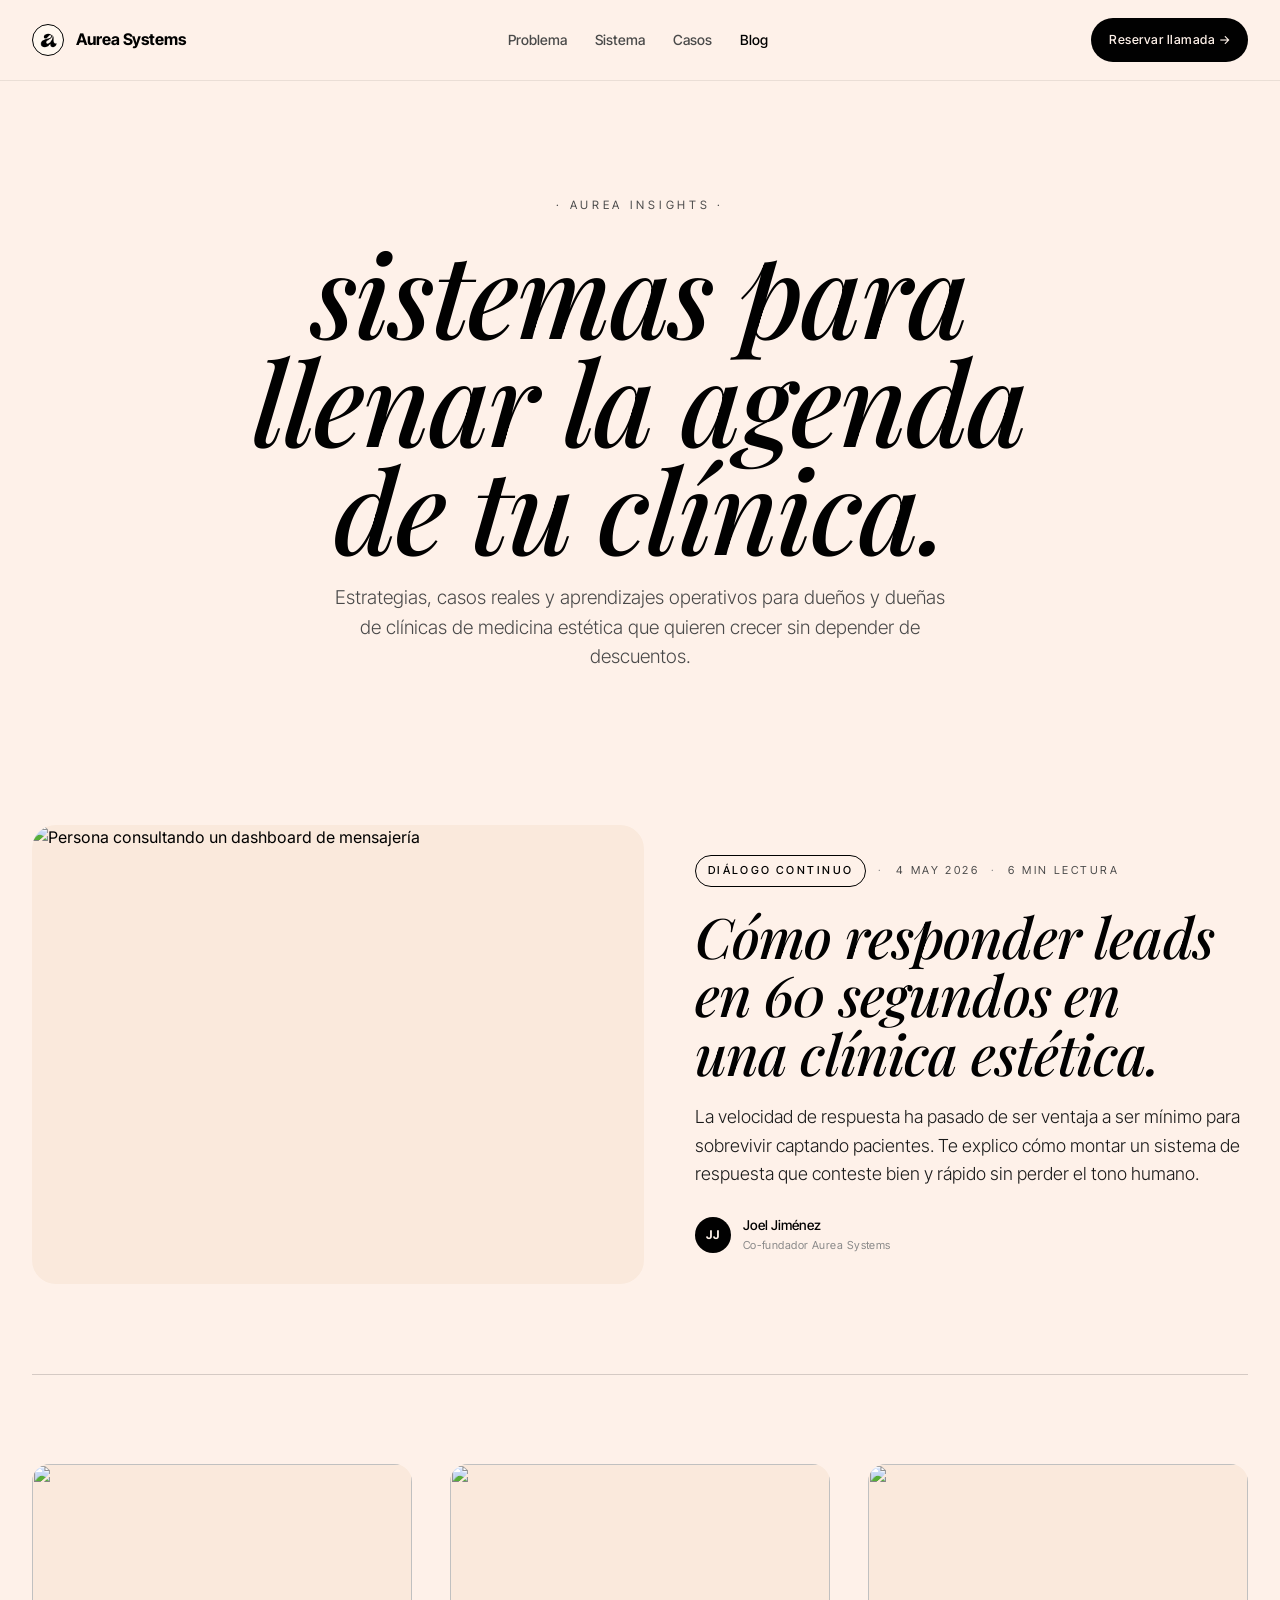
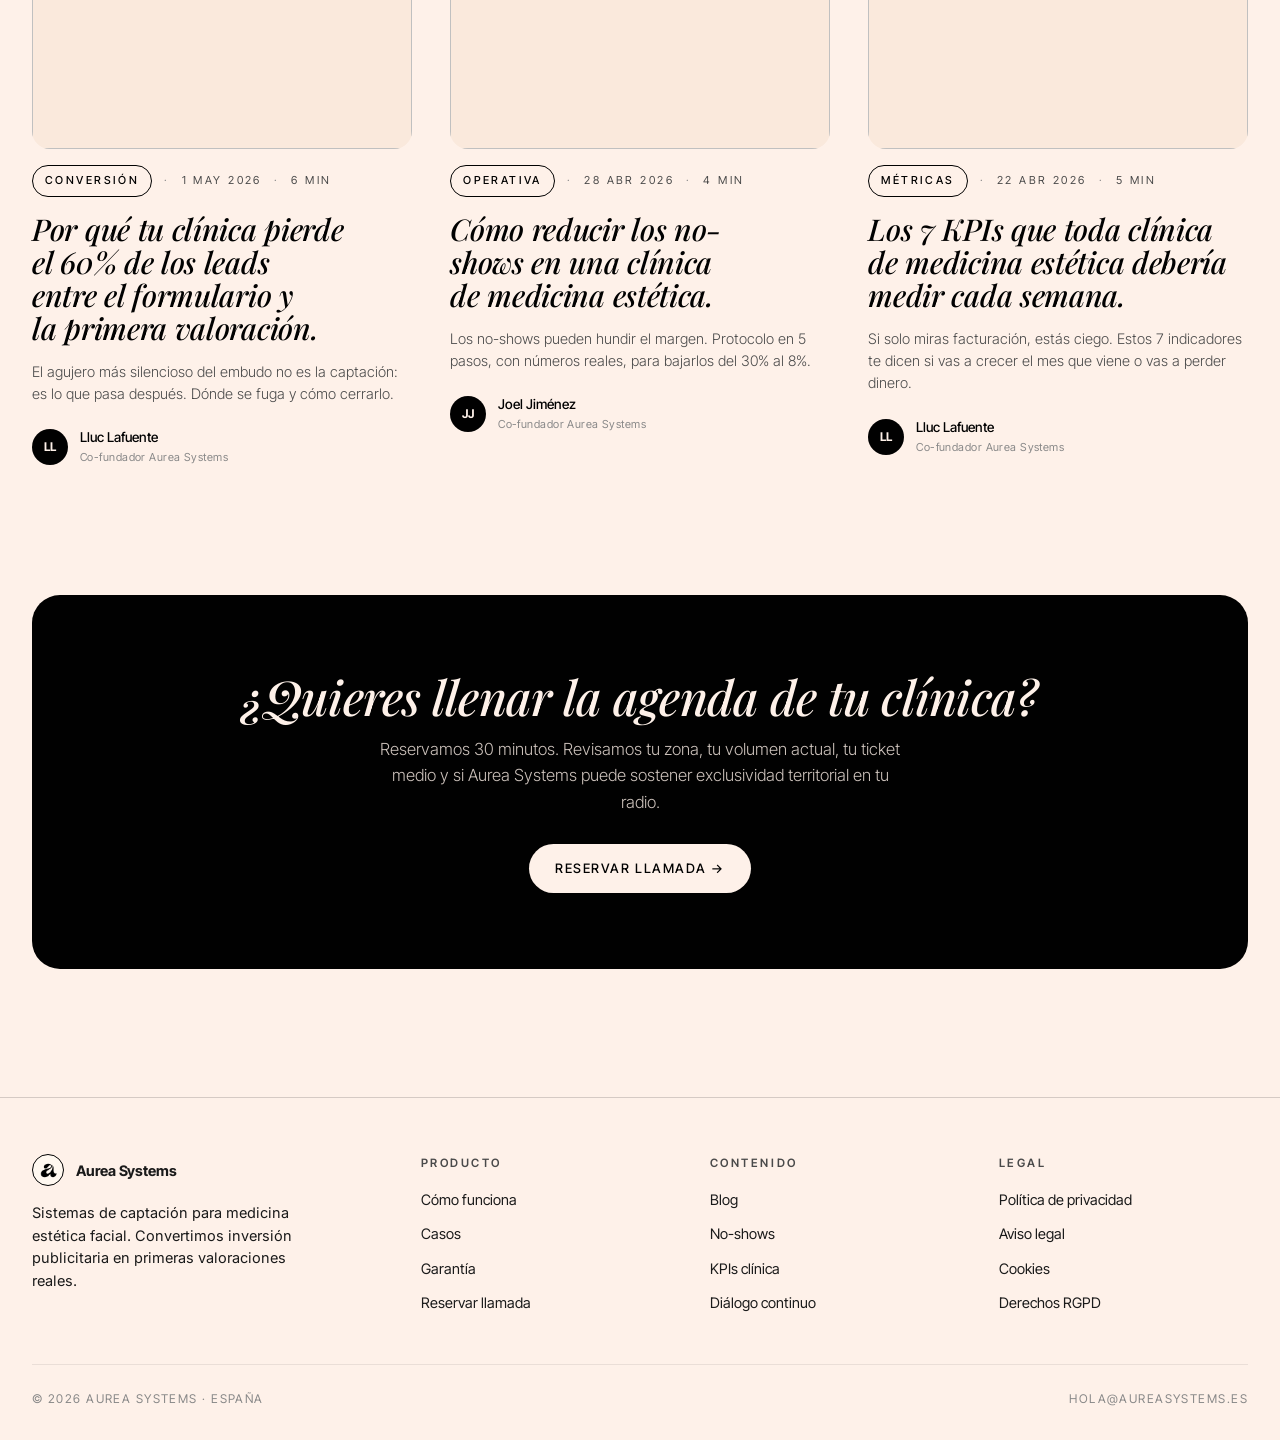
==== blog/index.html @ 02dbcf68 "feat: CI/CD GitHub Actions + integración del blog + política de privacidad Despliegue automático: - " ====
<!DOCTYPE html>
<html lang="es">
<head>
  <meta charset="utf-8" />
  <meta name="viewport" content="width=device-width, initial-scale=1" />
  <title>Blog — Aurea Systems</title>
  <meta name="description" content="Estrategias, sistemas y aprendizajes para llenar la agenda de tu clínica de medicina estética con pacientes cualificados. Captación, operativa, diálogo continuo y métricas." />
  <link rel="canonical" href="https://aureasystems.es/blog/" />
  <link rel="icon" type="image/png" href="/assets/aurea-logo-mark.png" />

  <meta property="og:type" content="website" />
  <meta property="og:title" content="Blog — Aurea Systems" />
  <meta property="og:description" content="Estrategias y sistemas para llenar la agenda de tu clínica de medicina estética con pacientes cualificados." />
  <meta property="og:url" content="https://aureasystems.es/blog/" />
  <meta property="og:locale" content="es_ES" />

  <link rel="preconnect" href="https://fonts.googleapis.com" />
  <link rel="preconnect" href="https://fonts.gstatic.com" crossorigin />
  <link href="https://fonts.googleapis.com/css2?family=Inter+Tight:wght@400;500;600;700;800&family=Inter:wght@300;400;500;600&family=Playfair+Display:ital,wght@0,500;0,600;1,400;1,500;1,600;1,700&family=JetBrains+Mono:wght@400;500&display=swap" rel="stylesheet" />
  <link rel="alternate" type="application/rss+xml" title="Blog Aurea Systems" href="/blog/feed.xml" />

  <script type="application/ld+json">
  {
    "@context": "https://schema.org",
    "@type": "Blog",
    "name": "Blog de Aurea Systems",
    "description": "Estrategias y sistemas para clínicas de medicina estética.",
    "url": "https://aureasystems.es/blog/",
    "publisher": {
      "@type": "Organization",
      "name": "Aurea Systems",
      "logo": { "@type": "ImageObject", "url": "https://aureasystems.es/assets/aurea-logo-mark.png" }
    }
  }
  </script>

  <style>
    :root {
      --paper: #fef1e9;
      --paper-warm: #fae9dc;
      --ink: #010101;
      --ink-soft: #1a1a1a;
      --ink-mute: #4a4a4a;
      --ink-faint: #888888;
      --accent: #2596be;
      --line: rgba(1, 1, 1, 0.16);
      --line-soft: rgba(1, 1, 1, 0.08);
      --serif: 'Playfair Display', 'Times New Roman', serif;
      --sans: 'Inter Tight', 'Inter', -apple-system, system-ui, sans-serif;
      --body: 'Inter', -apple-system, system-ui, sans-serif;
      --mono: 'JetBrains Mono', 'SF Mono', Menlo, monospace;
    }
    * { box-sizing: border-box; margin: 0; padding: 0; }
    html { scroll-behavior: smooth; }
    body { background: var(--paper); color: var(--ink); font-family: var(--body); font-size: 16px; line-height: 1.6; -webkit-font-smoothing: antialiased; -moz-osx-font-smoothing: grayscale; }
    a { color: inherit; text-decoration: none; }

    .page-nav {
      position: sticky; top: 0; z-index: 50;
      background: rgba(254, 241, 233, 0.86);
      backdrop-filter: saturate(140%) blur(14px);
      -webkit-backdrop-filter: saturate(140%) blur(14px);
      border-bottom: 1px solid var(--line-soft);
    }
    .page-nav-inner {
      max-width: 1280px; margin: 0 auto; padding: 18px 32px;
      display: flex; align-items: center; justify-content: space-between; gap: 24px;
    }
    .brand-link { display: inline-flex; align-items: center; gap: 12px; font-family: var(--sans); font-weight: 700; font-size: 16px; letter-spacing: -0.005em; }
    .brand-mark { width: 32px; height: 32px; border: 1.5px solid var(--ink); border-radius: 50%; background: #fff8f0; display: inline-flex; align-items: center; justify-content: center; overflow: hidden; }
    .brand-mark img { width: 70%; height: 70%; object-fit: contain; }
    .nav-links { display: flex; align-items: center; gap: 28px; }
    .nav-links a { font-family: var(--sans); font-size: 14px; font-weight: 500; color: var(--ink-mute); transition: color 200ms ease; }
    .nav-links a:hover { color: var(--ink); }
    .nav-links a.is-active { color: var(--ink); }
    .nav-cta-pill {
      display: inline-flex; align-items: center; gap: 8px;
      padding: 12px 18px; background: var(--ink); color: var(--paper);
      border-radius: 999px; font-family: var(--sans); font-weight: 500;
      font-size: 12.5px; letter-spacing: 0.04em; transition: background 200ms ease;
    }
    .nav-cta-pill:hover { background: #1a1a1a; }
    @media (max-width: 768px) { .nav-links { display: none; } .page-nav-inner { padding: 14px 20px; } }

    /* HERO LISTING */
    .blog-hero { padding: clamp(60px, 9vw, 120px) 32px clamp(48px, 6vw, 80px); text-align: center; max-width: 1100px; margin: 0 auto; }
    .blog-hero .kicker { font-family: var(--sans); font-size: 11.5px; letter-spacing: 0.32em; text-transform: uppercase; color: var(--ink-mute); margin-bottom: 22px; }
    .blog-hero h1 { font-family: var(--serif); font-style: italic; font-weight: 500; font-size: clamp(48px, 9vw, 128px); line-height: 0.94; letter-spacing: -0.02em; color: var(--ink); margin-bottom: 22px; text-wrap: balance; }
    .blog-hero .dek { max-width: 56ch; margin: 0 auto; font-family: var(--sans); font-weight: 300; color: var(--ink-mute); font-size: clamp(16px, 1.5vw, 19px); line-height: 1.55; }

    /* FEATURED + GRID */
    .blog-section { max-width: 1280px; margin: 0 auto; padding: 0 32px clamp(80px, 10vw, 140px); }
    @media (max-width: 768px) { .blog-section { padding: 0 20px 64px; } }

    .post-featured { display: grid; grid-template-columns: 1.05fr 0.95fr; gap: clamp(28px, 4vw, 56px); align-items: center; padding: clamp(40px, 6vw, 80px) 0 clamp(56px, 7vw, 96px); border-bottom: 1px solid var(--line); margin-bottom: clamp(56px, 7vw, 96px); }
    @media (max-width: 900px) { .post-featured { grid-template-columns: 1fr; } }
    .post-featured__media { aspect-ratio: 4 / 3; border-radius: 24px; overflow: hidden; background: var(--paper-warm); position: relative; }
    .post-featured__media img { width: 100%; height: 100%; object-fit: cover; display: block; transition: transform 600ms cubic-bezier(0.25, 0.1, 0.25, 1); }
    .post-featured:hover .post-featured__media img { transform: scale(1.03); }
    .post-featured__body { display: flex; flex-direction: column; gap: 20px; }
    .post-meta { display: inline-flex; align-items: center; gap: 12px; font-family: var(--sans); font-size: 11px; letter-spacing: 0.22em; text-transform: uppercase; color: var(--ink-mute); }
    .post-meta .cat { padding: 6px 12px; border: 1px solid var(--ink); border-radius: 999px; color: var(--ink); font-weight: 500; }
    .post-meta .sep { color: var(--ink-faint); }
    .post-featured h2 { font-family: var(--serif); font-style: italic; font-weight: 500; font-size: clamp(32px, 4.4vw, 56px); line-height: 1.05; letter-spacing: -0.015em; color: var(--ink); text-wrap: balance; }
    .post-featured h2 a { transition: opacity 200ms ease; }
    .post-featured h2 a:hover { opacity: 0.7; }
    .post-featured .excerpt { font-family: var(--sans); font-weight: 300; color: var(--ink-soft); font-size: clamp(15px, 1.4vw, 18px); line-height: 1.6; max-width: 56ch; }
    .post-author { display: inline-flex; align-items: center; gap: 12px; margin-top: 6px; }
    .post-author .avatar { width: 36px; height: 36px; border-radius: 50%; background: var(--ink); color: var(--paper); display: inline-flex; align-items: center; justify-content: center; font-family: var(--sans); font-weight: 700; font-size: 12px; letter-spacing: 0.04em; }
    .post-author .name { font-family: var(--sans); font-weight: 500; font-size: 13.5px; color: var(--ink); }
    .post-author .name small { display: block; color: var(--ink-faint); font-weight: 400; font-size: 11px; letter-spacing: 0.04em; }

    .post-grid { display: grid; grid-template-columns: repeat(3, 1fr); gap: clamp(24px, 3vw, 40px); }
    @media (max-width: 900px) { .post-grid { grid-template-columns: 1fr 1fr; } }
    @media (max-width: 600px) { .post-grid { grid-template-columns: 1fr; } }
    .post-card { display: flex; flex-direction: column; gap: 16px; }
    .post-card__media { aspect-ratio: 4 / 3; border-radius: 18px; overflow: hidden; background: var(--paper-warm); }
    .post-card__media img { width: 100%; height: 100%; object-fit: cover; display: block; transition: transform 600ms cubic-bezier(0.25, 0.1, 0.25, 1); }
    .post-card:hover .post-card__media img { transform: scale(1.04); }
    .post-card h3 { font-family: var(--serif); font-style: italic; font-weight: 500; font-size: clamp(22px, 2.4vw, 30px); line-height: 1.1; letter-spacing: -0.01em; color: var(--ink); text-wrap: balance; }
    .post-card h3 a { transition: opacity 200ms ease; }
    .post-card h3 a:hover { opacity: 0.7; }
    .post-card .excerpt { font-family: var(--sans); font-weight: 300; color: var(--ink-mute); font-size: 14.5px; line-height: 1.55; }

    /* NEWSLETTER STRIP */
    .blog-newsletter { max-width: 1280px; margin: 0 auto clamp(80px, 10vw, 140px); padding: 0 32px; }
    .blog-newsletter-inner { background: var(--ink); color: var(--paper); border-radius: 28px; padding: clamp(40px, 6vw, 80px); text-align: center; }
    .blog-newsletter h2 { font-family: var(--serif); font-style: italic; font-weight: 500; font-size: clamp(28px, 4vw, 48px); line-height: 1.05; letter-spacing: -0.015em; margin-bottom: 14px; text-wrap: balance; }
    .blog-newsletter p { font-family: var(--sans); font-weight: 300; max-width: 52ch; margin: 0 auto 28px; opacity: 0.8; font-size: clamp(14px, 1.3vw, 17px); line-height: 1.6; }
    .blog-newsletter .btn { display: inline-flex; align-items: center; gap: 10px; padding: 14px 26px; background: var(--paper); color: var(--ink); border-radius: 999px; font-family: var(--sans); font-weight: 500; font-size: 13px; letter-spacing: 0.12em; text-transform: uppercase; transition: opacity 200ms ease; }
    .blog-newsletter .btn:hover { opacity: 0.85; }

    /* FOOTER */
    footer.site-footer { border-top: 1px solid var(--line); padding: 56px 32px 32px; background: var(--paper); }
    .footer-inner { max-width: 1280px; margin: 0 auto; display: grid; grid-template-columns: 1.4fr 1fr 1fr 1fr; gap: 40px; }
    @media (max-width: 900px) { .footer-inner { grid-template-columns: 1fr 1fr; } }
    @media (max-width: 600px) { .footer-inner { grid-template-columns: 1fr; gap: 32px; } }
    .footer-col h5 { font-family: var(--sans); font-weight: 600; font-size: 11.5px; letter-spacing: 0.22em; text-transform: uppercase; color: var(--ink-mute); margin-bottom: 14px; }
    .footer-col ul { list-style: none; display: flex; flex-direction: column; gap: 9px; }
    .footer-col a { font-family: var(--sans); font-size: 14.5px; color: var(--ink-soft); transition: opacity 200ms ease; }
    .footer-col a:hover { opacity: 0.65; }
    .footer-col p { font-family: var(--body); font-size: 14.5px; color: var(--ink-soft); line-height: 1.55; max-width: 32ch; }
    .footer-bottom { max-width: 1280px; margin: 48px auto 0; padding-top: 24px; border-top: 1px solid var(--line-soft); display: flex; justify-content: space-between; gap: 16px; font-family: var(--sans); font-size: 12px; letter-spacing: 0.12em; text-transform: uppercase; color: var(--ink-faint); flex-wrap: wrap; }
  </style>
</head>
<body>

<header class="page-nav">
  <div class="page-nav-inner">
    <a href="/" class="brand-link"><span class="brand-mark"><img src="/assets/aurea-logo-mark.png" alt="" /></span><span>Aurea Systems</span></a>
    <nav class="nav-links">
      <a href="/#problema">Problema</a>
      <a href="/#sistema">Sistema</a>
      <a href="/#resultados">Casos</a>
      <a href="/blog/" class="is-active">Blog</a>
    </nav>
    <a href="/#reservar" class="nav-cta-pill">Reservar llamada →</a>
  </div>
</header>

<main>

  <section class="blog-hero">
    <div class="kicker">· Aurea Insights ·</div>
    <h1>sistemas para llenar la agenda de tu clínica.</h1>
    <p class="dek">Estrategias, casos reales y aprendizajes operativos para dueños y dueñas de clínicas de medicina estética que quieren crecer sin depender de descuentos.</p>
  </section>

  <section class="blog-section">

    <article class="post-featured">
      <a class="post-featured__media" href="/blog/ia-respuesta-leads-clinica-estetica/" aria-hidden="true" tabindex="-1">
        <img loading="lazy" src="https://images.unsplash.com/photo-1551288049-bebda4e38f71?w=1600&amp;q=80&amp;auto=format&amp;fit=crop" alt="Persona consultando un dashboard de mensajería" />
      </a>
      <div class="post-featured__body">
        <div class="post-meta">
          <span class="cat">Diálogo Continuo</span>
          <span class="sep">·</span>
          <span>4 may 2026</span>
          <span class="sep">·</span>
          <span>6 min lectura</span>
        </div>
        <h2><a href="/blog/ia-respuesta-leads-clinica-estetica/">Cómo responder leads en 60 segundos en una clínica estética.</a></h2>
        <p class="excerpt">La velocidad de respuesta ha pasado de ser ventaja a ser mínimo para sobrevivir captando pacientes. Te explico cómo montar un sistema de respuesta que conteste bien y rápido sin perder el tono humano.</p>
        <div class="post-author">
          <span class="avatar">JJ</span>
          <span class="name">Joel Jiménez<small>Co-fundador Aurea Systems</small></span>
        </div>
      </div>
    </article>

    <div class="post-grid">

      <article class="post-card">
        <a class="post-card__media" href="/blog/leads-formulario-primera-valoracion/" aria-hidden="true" tabindex="-1">
          <img loading="lazy" src="https://images.unsplash.com/photo-1521737604893-d14cc237f11d?w=1200&amp;q=80&amp;auto=format&amp;fit=crop" alt="" />
        </a>
        <div class="post-meta">
          <span class="cat">Conversión</span>
          <span class="sep">·</span>
          <span>1 may 2026</span>
          <span class="sep">·</span>
          <span>6 min</span>
        </div>
        <h3><a href="/blog/leads-formulario-primera-valoracion/">Por qué tu clínica pierde el 60% de los leads entre el formulario y la primera valoración.</a></h3>
        <p class="excerpt">El agujero más silencioso del embudo no es la captación: es lo que pasa después. Dónde se fuga y cómo cerrarlo.</p>
        <div class="post-author">
          <span class="avatar">LL</span>
          <span class="name">Lluc Lafuente<small>Co-fundador Aurea Systems</small></span>
        </div>
      </article>

      <article class="post-card">
        <a class="post-card__media" href="/blog/como-reducir-no-shows-clinica-medicina-estetica/" aria-hidden="true" tabindex="-1">
          <img loading="lazy" src="https://images.unsplash.com/photo-1576091160550-2173dba999ef?w=1200&amp;q=80&amp;auto=format&amp;fit=crop" alt="" />
        </a>
        <div class="post-meta">
          <span class="cat">Operativa</span>
          <span class="sep">·</span>
          <span>28 abr 2026</span>
          <span class="sep">·</span>
          <span>4 min</span>
        </div>
        <h3><a href="/blog/como-reducir-no-shows-clinica-medicina-estetica/">Cómo reducir los no-shows en una clínica de medicina estética.</a></h3>
        <p class="excerpt">Los no-shows pueden hundir el margen. Protocolo en 5 pasos, con números reales, para bajarlos del 30% al 8%.</p>
        <div class="post-author">
          <span class="avatar">JJ</span>
          <span class="name">Joel Jiménez<small>Co-fundador Aurea Systems</small></span>
        </div>
      </article>

      <article class="post-card">
        <a class="post-card__media" href="/blog/kpis-clinica-medicina-estetica/" aria-hidden="true" tabindex="-1">
          <img loading="lazy" src="https://images.unsplash.com/photo-1551288049-bebda4e38f71?w=1200&amp;q=80&amp;auto=format&amp;fit=crop" alt="" />
        </a>
        <div class="post-meta">
          <span class="cat">Métricas</span>
          <span class="sep">·</span>
          <span>22 abr 2026</span>
          <span class="sep">·</span>
          <span>5 min</span>
        </div>
        <h3><a href="/blog/kpis-clinica-medicina-estetica/">Los 7 KPIs que toda clínica de medicina estética debería medir cada semana.</a></h3>
        <p class="excerpt">Si solo miras facturación, estás ciego. Estos 7 indicadores te dicen si vas a crecer el mes que viene o vas a perder dinero.</p>
        <div class="post-author">
          <span class="avatar">LL</span>
          <span class="name">Lluc Lafuente<small>Co-fundador Aurea Systems</small></span>
        </div>
      </article>

    </div>

  </section>

  <section class="blog-newsletter">
    <div class="blog-newsletter-inner">
      <h2>¿Quieres llenar la agenda de tu clínica?</h2>
      <p>Reservamos 30 minutos. Revisamos tu zona, tu volumen actual, tu ticket medio y si Aurea Systems puede sostener exclusividad territorial en tu radio.</p>
      <a href="/#reservar" class="btn">Reservar llamada →</a>
    </div>
  </section>

</main>

<footer class="site-footer">
  <div class="footer-inner">
    <div class="footer-col">
      <a href="/" class="brand-link"><span class="brand-mark"><img src="/assets/aurea-logo-mark.png" alt="" /></span><span>Aurea Systems</span></a>
      <p style="margin-top: 14px;">Sistemas de captación para medicina estética facial. Convertimos inversión publicitaria en primeras valoraciones reales.</p>
    </div>
    <div class="footer-col">
      <h5>Producto</h5>
      <ul>
        <li><a href="/#sistema">Cómo funciona</a></li>
        <li><a href="/#resultados">Casos</a></li>
        <li><a href="/#garantia">Garantía</a></li>
        <li><a href="/#reservar">Reservar llamada</a></li>
      </ul>
    </div>
    <div class="footer-col">
      <h5>Contenido</h5>
      <ul>
        <li><a href="/blog/">Blog</a></li>
        <li><a href="/blog/como-reducir-no-shows-clinica-medicina-estetica/">No-shows</a></li>
        <li><a href="/blog/kpis-clinica-medicina-estetica/">KPIs clínica</a></li>
        <li><a href="/blog/ia-respuesta-leads-clinica-estetica/">Diálogo continuo</a></li>
      </ul>
    </div>
    <div class="footer-col">
      <h5>Legal</h5>
      <ul>
        <li><a href="/politica-de-privacidad">Política de privacidad</a></li>
        <li><a href="/politica-de-privacidad#aviso-legal">Aviso legal</a></li>
        <li><a href="/politica-de-privacidad#cookies">Cookies</a></li>
        <li><a href="/politica-de-privacidad#derechos">Derechos RGPD</a></li>
      </ul>
    </div>
  </div>
  <div class="footer-bottom">
    <span>© 2026 Aurea Systems · España</span>
    <span><a href="mailto:hola@aureasystems.es">hola@aureasystems.es</a></span>
  </div>
</footer>

</body>
</html>
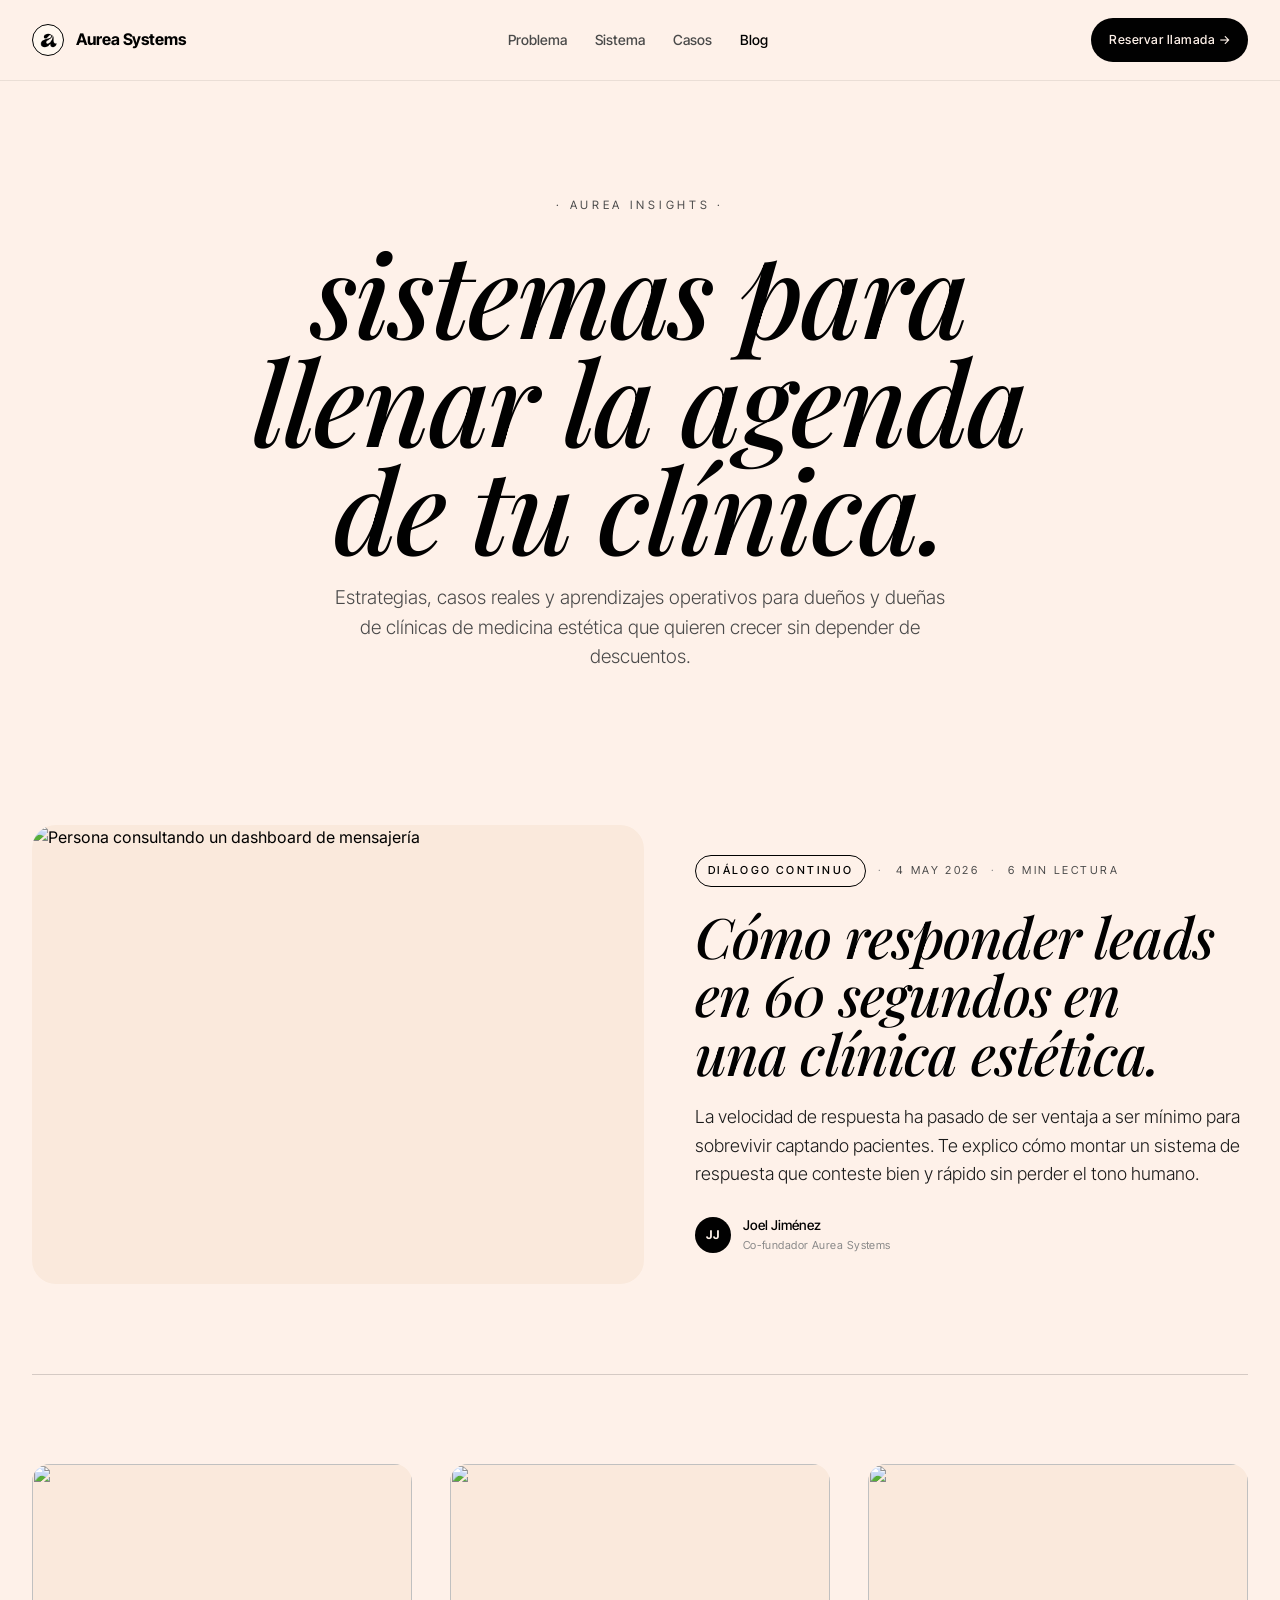
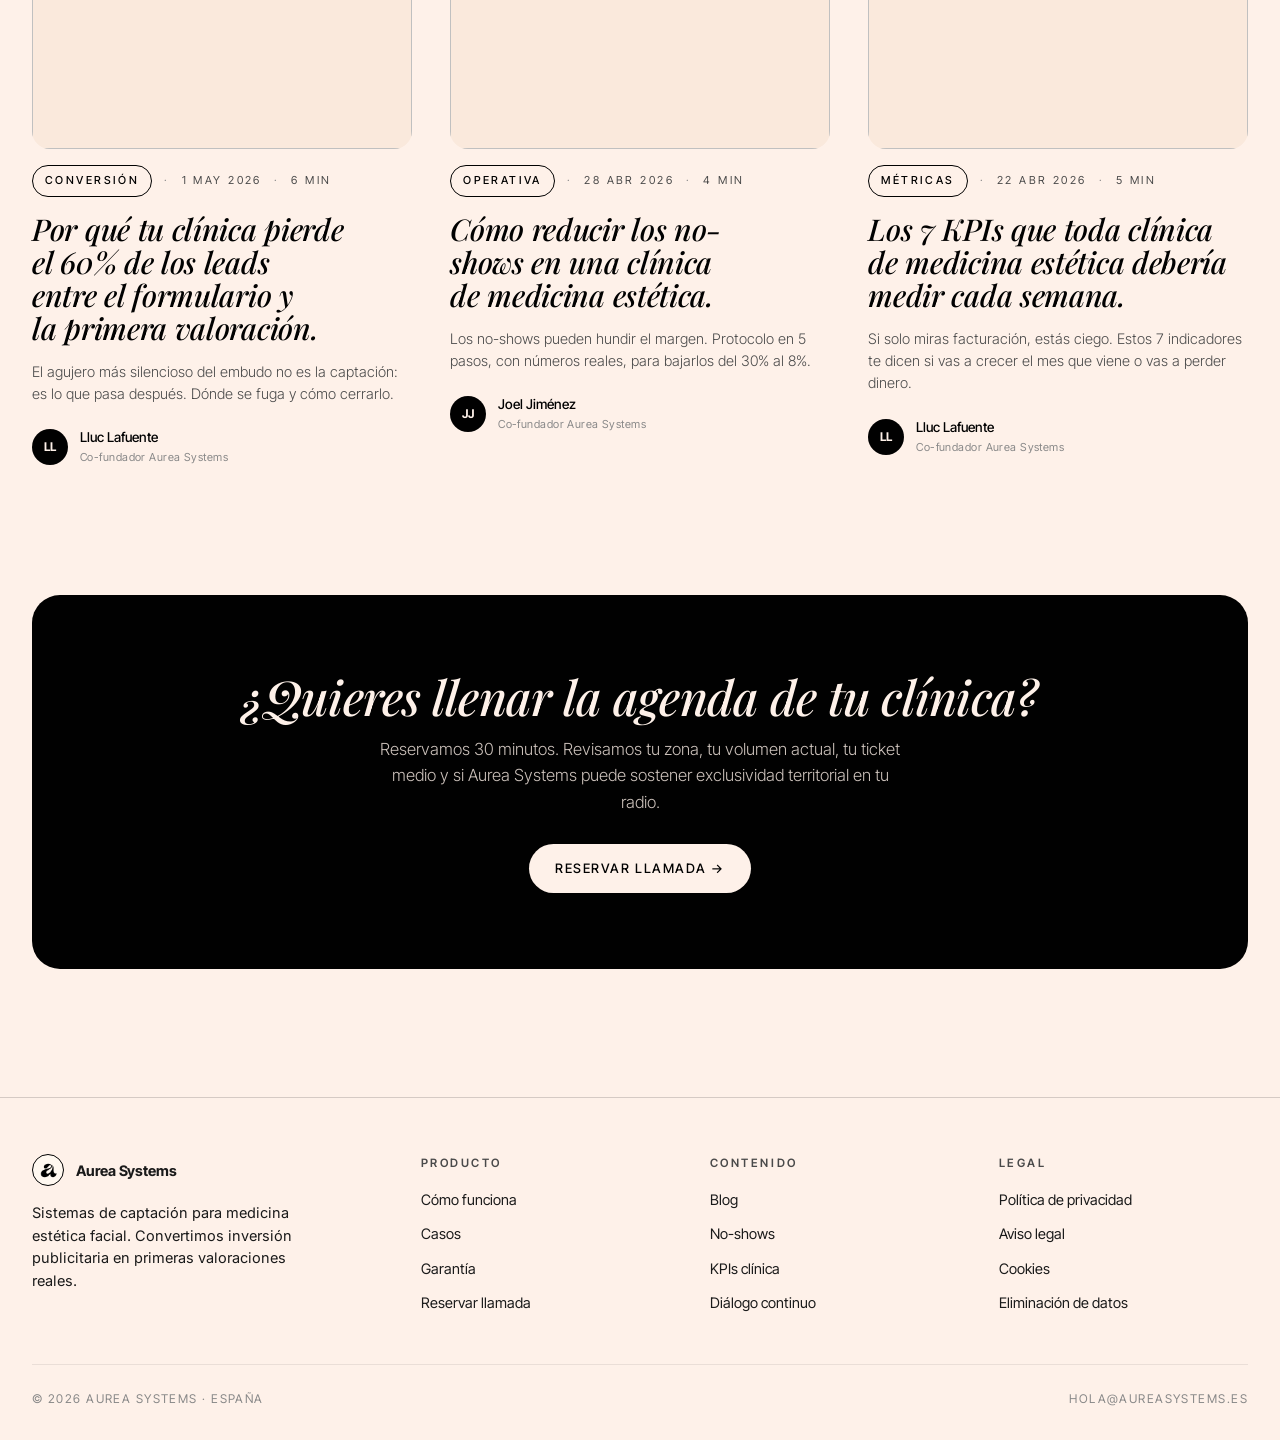
==== commit 65c5d302: "feat: página /eliminacion-de-datos + enlaces cruzados en footers Nueva ruta legal /eliminacion-de-da" ====
--- a/blog/index.html
+++ b/blog/index.html
@@ -289,10 +289,10 @@
     <div class="footer-col">
       <h5>Legal</h5>
       <ul>
-        <li><a href="/politica-de-privacidad">Política de privacidad</a></li>
-        <li><a href="/politica-de-privacidad#aviso-legal">Aviso legal</a></li>
-        <li><a href="/politica-de-privacidad#cookies">Cookies</a></li>
-        <li><a href="/politica-de-privacidad#derechos">Derechos RGPD</a></li>
+        <li><a href="/politica-de-privacidad/">Política de privacidad</a></li>
+        <li><a href="/politica-de-privacidad/#aviso-legal">Aviso legal</a></li>
+        <li><a href="/politica-de-privacidad/#cookies">Cookies</a></li>
+        <li><a href="/eliminacion-de-datos/">Eliminación de datos</a></li>
       </ul>
     </div>
   </div>
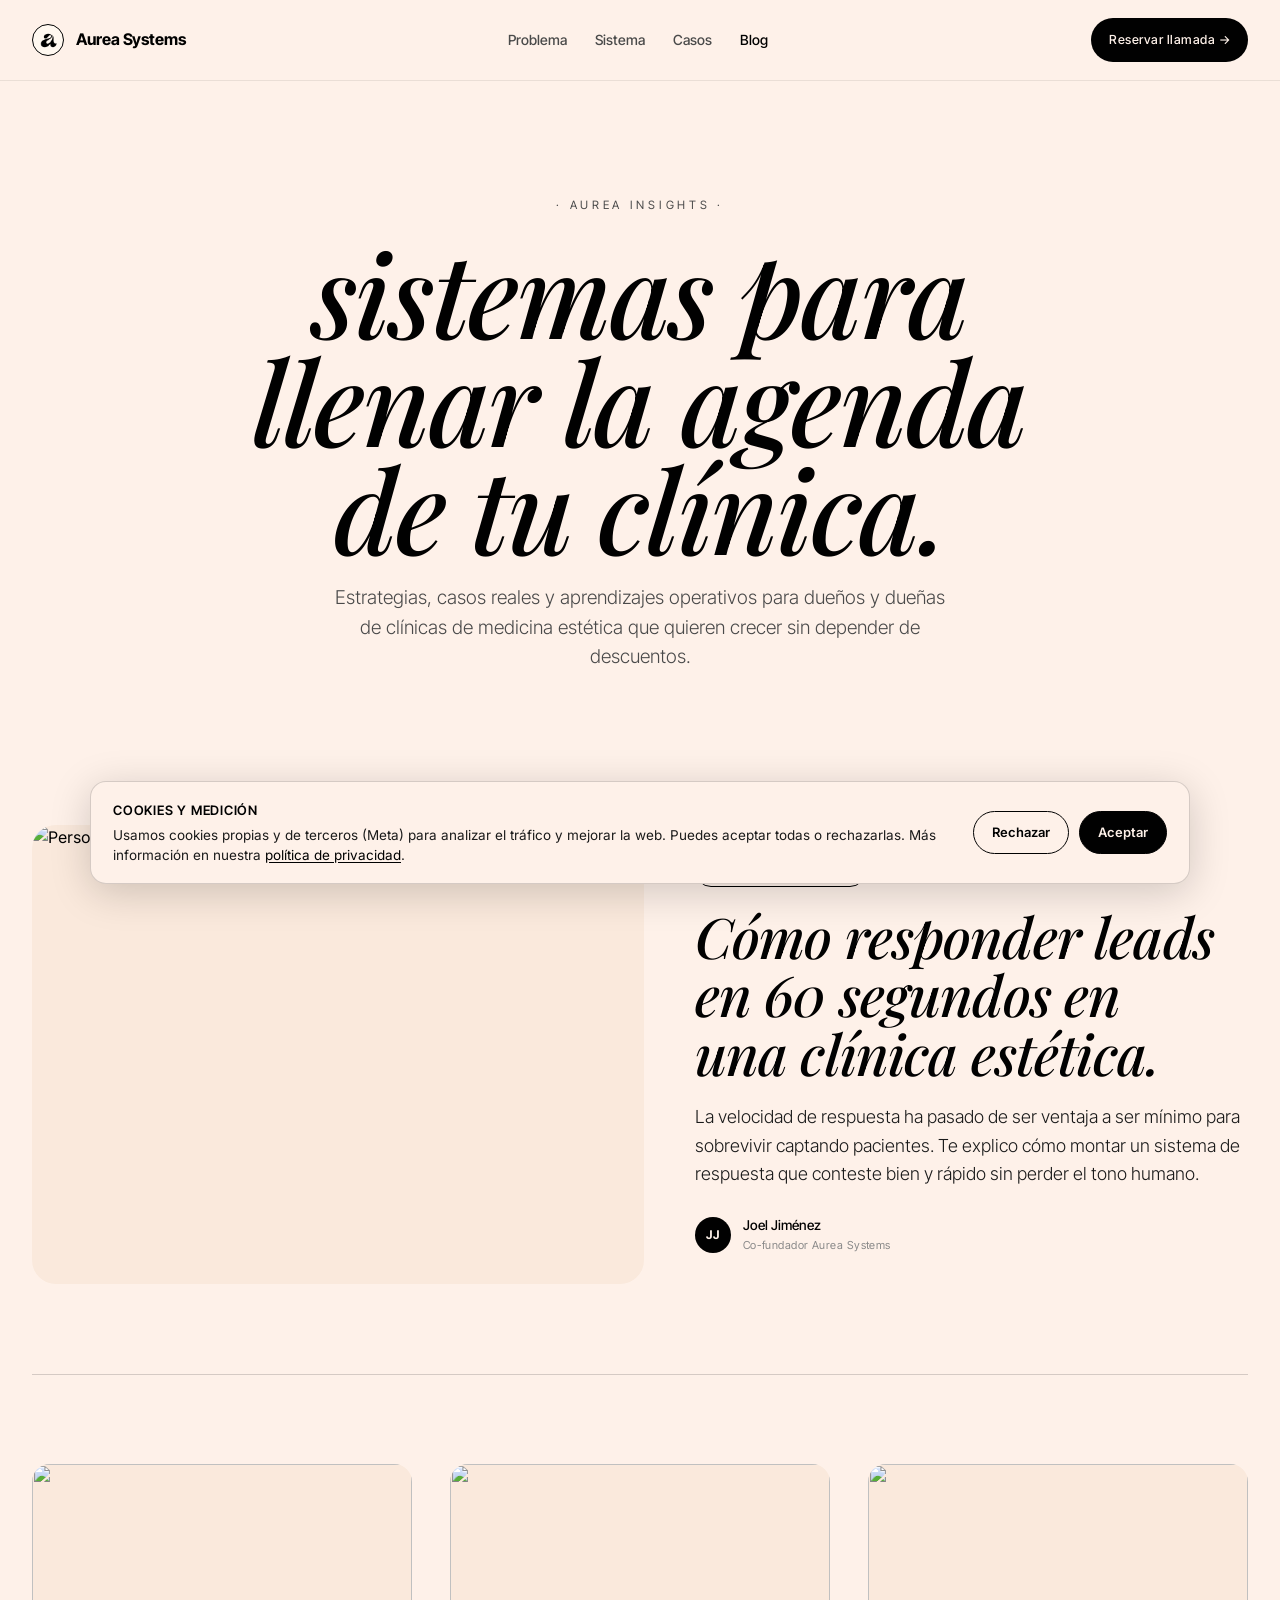
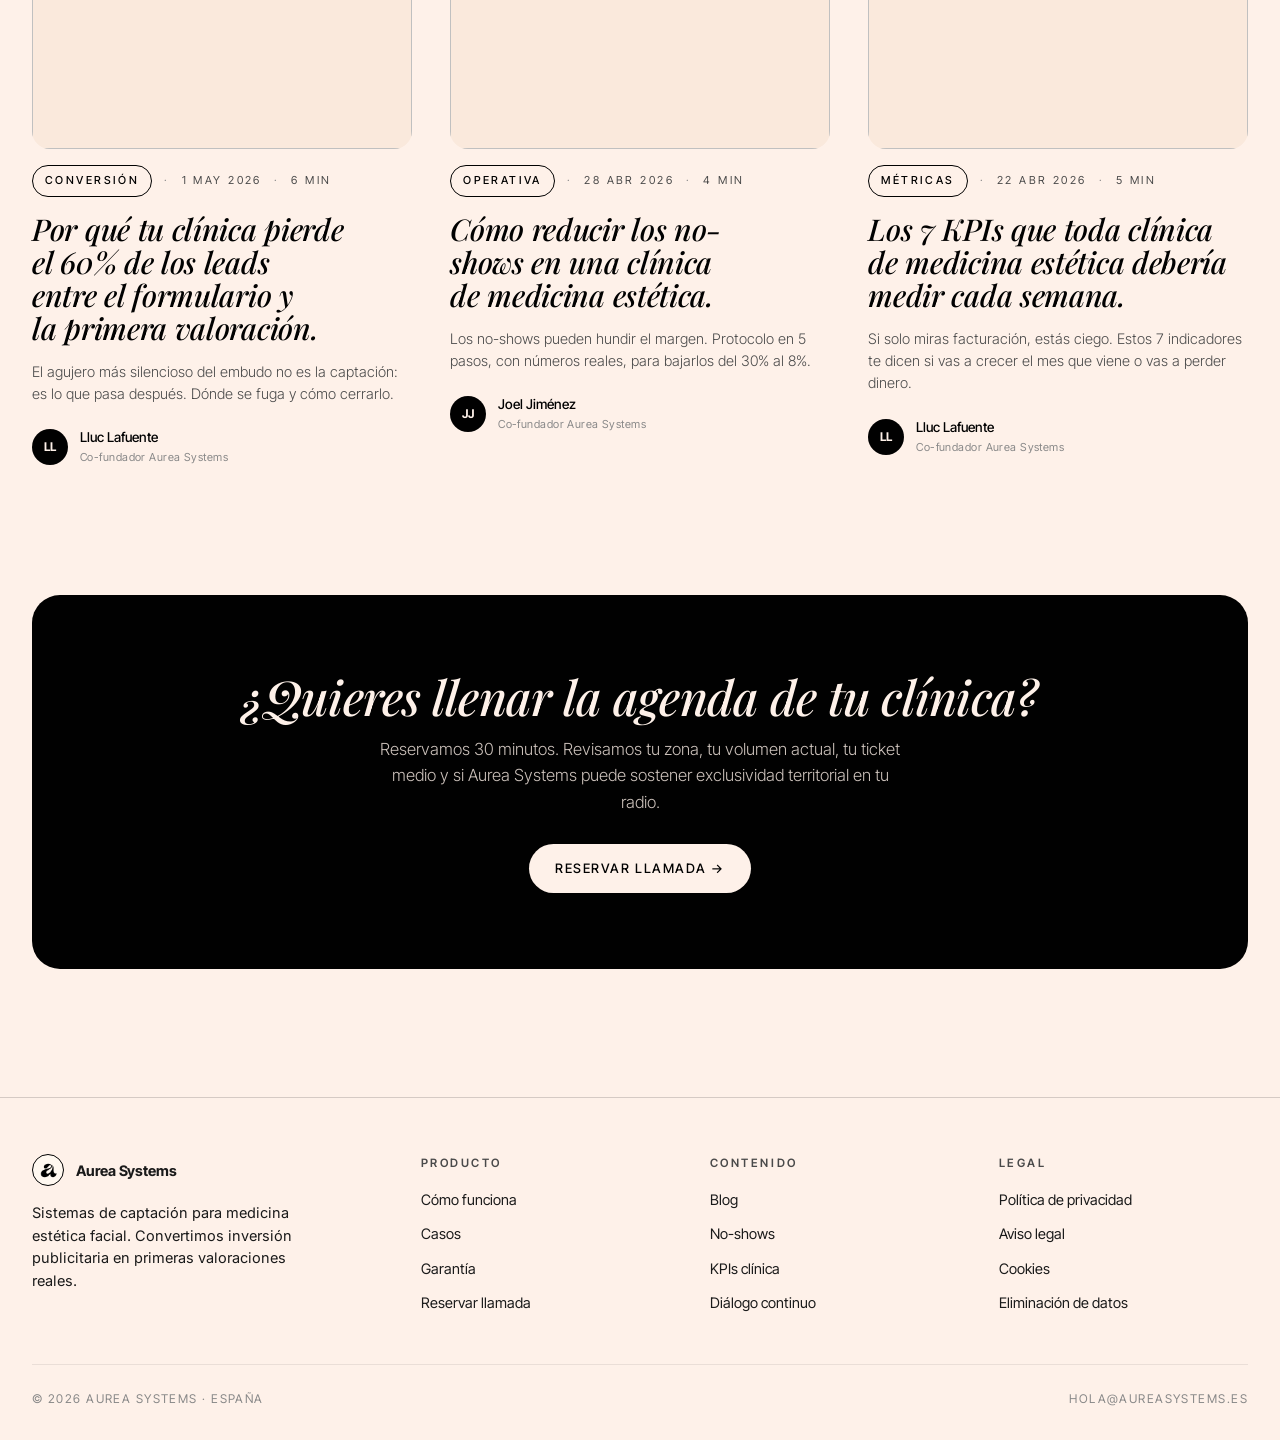
==== commit 1b41f291: "feat(tracking): consent banner + Lead/Contact events + CAPI proxy Three changes in one commit becaus" ====
--- a/blog/index.html
+++ b/blog/index.html
@@ -141,7 +141,75 @@
     .footer-col a:hover { opacity: 0.65; }
     .footer-col p { font-family: var(--body); font-size: 14.5px; color: var(--ink-soft); line-height: 1.55; max-width: 32ch; }
     .footer-bottom { max-width: 1280px; margin: 48px auto 0; padding-top: 24px; border-top: 1px solid var(--line-soft); display: flex; justify-content: space-between; gap: 16px; font-family: var(--sans); font-size: 12px; letter-spacing: 0.12em; text-transform: uppercase; color: var(--ink-faint); flex-wrap: wrap; }
+ (max-width: 768px) {
+      .page-nav-inner { padding: 14px 18px; gap: 12px; }
+      .brand-link { font-size: 14px; gap: 10px; }
+      .brand-mark { width: 28px; height: 28px; }
+      .nav-cta-pill { padding: 10px 14px; font-size: 11.5px; }
+      .blog-hero { padding: 56px 20px 40px; }
+      .blog-hero .kicker { font-size: 10px; letter-spacing: 0.22em; }
+      .blog-hero h1 { font-size: clamp(42px, 13vw, 72px); }
+      .blog-hero .dek { font-size: 14.5px; }
+      .post-featured { padding: 32px 0 48px; margin-bottom: 48px; }
+      .post-featured__media { aspect-ratio: 3/2; border-radius: 18px; }
+      .post-featured h2 { font-size: clamp(26px, 7vw, 38px); }
+      .post-featured .excerpt { font-size: 14.5px; }
+      .post-meta { font-size: 10px; letter-spacing: 0.18em; gap: 8px; }
+      .post-meta .cat { padding: 5px 10px; }
+      .post-card h3 { font-size: clamp(20px, 5vw, 26px); }
+      .post-card__media { border-radius: 14px; aspect-ratio: 4/3; }
+      .blog-newsletter { padding: 0 20px; margin-bottom: 64px; }
+      .blog-newsletter-inner { padding: 36px 24px; border-radius: 22px; }
+      .blog-newsletter h2 { font-size: clamp(24px, 6.5vw, 36px); }
+      .blog-newsletter p { font-size: 14px; }
+      footer.site-footer { padding: 48px 20px 24px; }
+      .footer-col h5 { font-size: 11px; margin-bottom: 12px; }
+      .footer-col a { font-size: 14px; }
+      .footer-bottom { font-size: 11px; letter-spacing: 0.12em; flex-direction: column; gap: 8px; }
+    }
+     (max-width: 480px) {
+      .blog-hero h1 { font-size: clamp(36px, 14vw, 56px); }
+      .post-featured h2 { font-size: clamp(24px, 7.5vw, 32px); }
+      .post-card h3 { font-size: 19px; }
+    }
+
+    @media (max-width: 768px) {
+      .page-nav-inner { padding: 14px 18px; gap: 12px; }
+      .brand-link { font-size: 14px; gap: 10px; }
+      .brand-mark { width: 28px; height: 28px; }
+      .nav-cta-pill { padding: 10px 14px; font-size: 11.5px; }
+      .blog-hero { padding: 56px 20px 40px; }
+      .blog-hero .kicker { font-size: 10px; letter-spacing: 0.22em; }
+      .blog-hero h1 { font-size: clamp(42px, 13vw, 72px); }
+      .blog-hero .dek { font-size: 14.5px; }
+      .post-featured { padding: 32px 0 48px; margin-bottom: 48px; }
+      .post-featured__media { aspect-ratio: 3/2; border-radius: 18px; }
+      .post-featured h2 { font-size: clamp(26px, 7vw, 38px); }
+      .post-featured .excerpt { font-size: 14.5px; }
+      .post-meta { font-size: 10px; letter-spacing: 0.18em; gap: 8px; flex-wrap: wrap; }
+      .post-meta .cat { padding: 5px 10px; }
+      .post-card h3 { font-size: clamp(20px, 5vw, 26px); }
+      .post-card__media { border-radius: 14px; aspect-ratio: 4/3; }
+      .blog-newsletter { padding: 0 20px; margin-bottom: 64px; }
+      .blog-newsletter-inner { padding: 36px 24px; border-radius: 22px; }
+      .blog-newsletter h2 { font-size: clamp(24px, 6.5vw, 36px); }
+      .blog-newsletter p { font-size: 14px; }
+      footer.site-footer { padding: 48px 20px 24px; }
+      .footer-col h5 { font-size: 11px; margin-bottom: 12px; }
+      .footer-col a { font-size: 14px; }
+      .footer-bottom { font-size: 11px; letter-spacing: 0.12em; flex-direction: column; gap: 8px; }
+    }
+    @media (max-width: 480px) {
+      .blog-hero h1 { font-size: clamp(36px, 14vw, 56px); }
+      .post-featured h2 { font-size: clamp(24px, 7.5vw, 32px); }
+      .post-card h3 { font-size: 19px; }
+    }
+  
+  /* RESPONSIVE_BLOG_INDEX_OVERLAY_v1 */
   </style>
+<!-- Aurea: consent-gated Meta Pixel + CTA tracking (loads from /assets) -->
+<link rel="stylesheet" href="/assets/consent.css" />
+<script src="/assets/consent.js" defer></script>
 </head>
 <body>
 
--- a/assets/consent.css
+++ b/assets/consent.css
@@ -0,0 +1,91 @@
+/* Aurea consent banner — paper card fixed at the bottom */
+.aurea-consent {
+  position: fixed;
+  left: 0;
+  right: 0;
+  bottom: 0;
+  z-index: 200;
+  padding: 16px;
+  pointer-events: none;
+  font-family: 'Inter', -apple-system, system-ui, sans-serif;
+  opacity: 0;
+  transform: translateY(20px);
+  transition: opacity 320ms ease, transform 320ms ease;
+}
+.aurea-consent.is-visible {
+  opacity: 1;
+  transform: translateY(0);
+}
+.aurea-consent__inner {
+  pointer-events: auto;
+  max-width: 1100px;
+  margin: 0 auto;
+  background: #fef1e9;
+  color: #010101;
+  border: 1px solid rgba(1, 1, 1, 0.16);
+  border-radius: 16px;
+  box-shadow: 0 8px 40px rgba(1, 1, 1, 0.18);
+  padding: 18px 22px;
+  display: flex;
+  align-items: center;
+  gap: 28px;
+}
+.aurea-consent__copy { flex: 1; min-width: 0; }
+.aurea-consent__title {
+  display: block;
+  font-family: 'Inter Tight', 'Inter', sans-serif;
+  font-weight: 600;
+  font-size: 13px;
+  letter-spacing: 0.06em;
+  text-transform: uppercase;
+  margin: 0 0 4px;
+}
+.aurea-consent__text {
+  margin: 0;
+  font-size: 13.5px;
+  line-height: 1.5;
+  color: #1a1a1a;
+}
+.aurea-consent__text a {
+  color: #010101;
+  text-decoration: underline;
+  text-underline-offset: 2px;
+}
+.aurea-consent__actions {
+  display: flex;
+  gap: 10px;
+  flex-shrink: 0;
+}
+.aurea-consent__btn {
+  appearance: none;
+  -webkit-appearance: none;
+  border: 1px solid #010101;
+  background: transparent;
+  color: #010101;
+  font: inherit;
+  font-size: 13px;
+  font-weight: 600;
+  padding: 10px 18px;
+  border-radius: 999px;
+  cursor: pointer;
+  transition: background 180ms ease, color 180ms ease, transform 180ms ease;
+}
+.aurea-consent__btn:hover { transform: translateY(-1px); }
+.aurea-consent__btn--solid {
+  background: #010101;
+  color: #fef1e9;
+}
+.aurea-consent__btn--solid:hover { background: #1a1a1a; }
+.aurea-consent__btn--ghost:hover { background: rgba(1, 1, 1, 0.05); }
+
+@media (max-width: 720px) {
+  .aurea-consent { padding: 12px; }
+  .aurea-consent__inner {
+    flex-direction: column;
+    align-items: stretch;
+    gap: 14px;
+    padding: 16px 18px;
+  }
+  .aurea-consent__actions { width: 100%; }
+  .aurea-consent__btn { flex: 1; padding: 12px 16px; }
+}
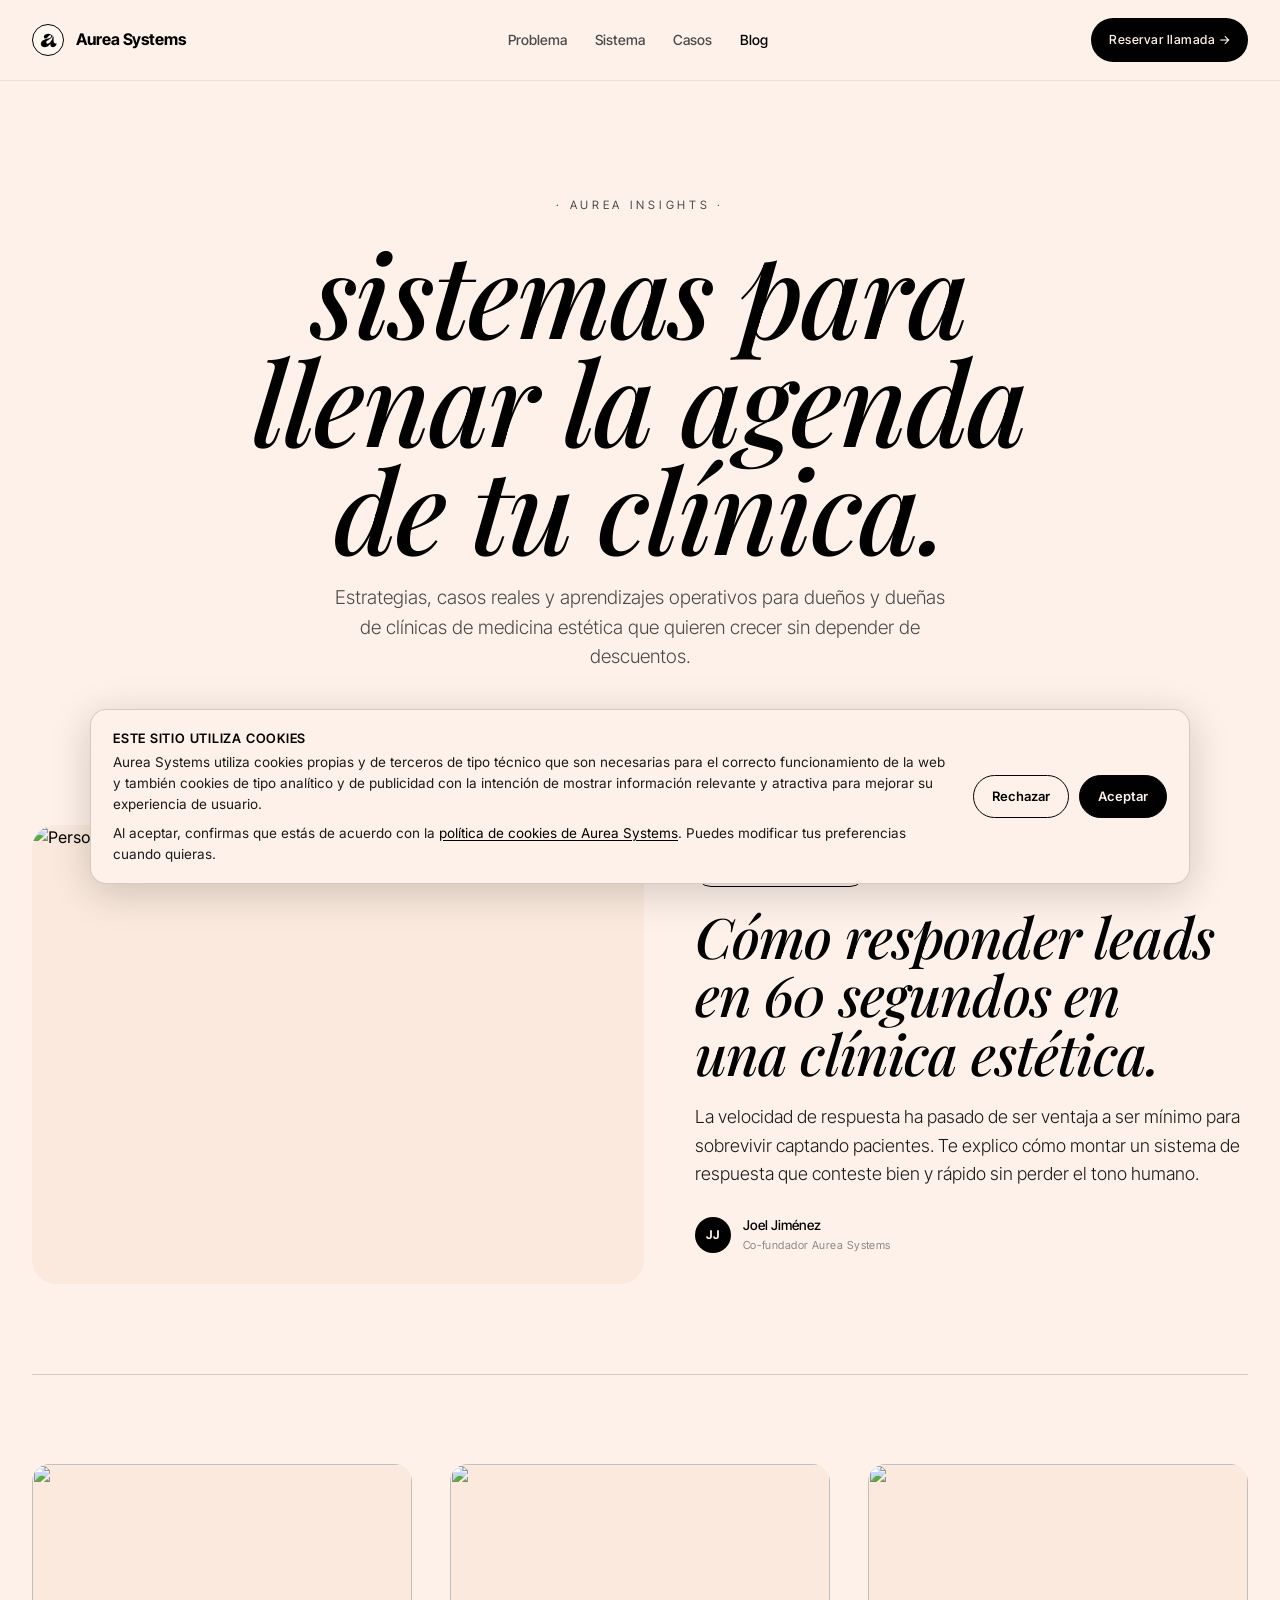
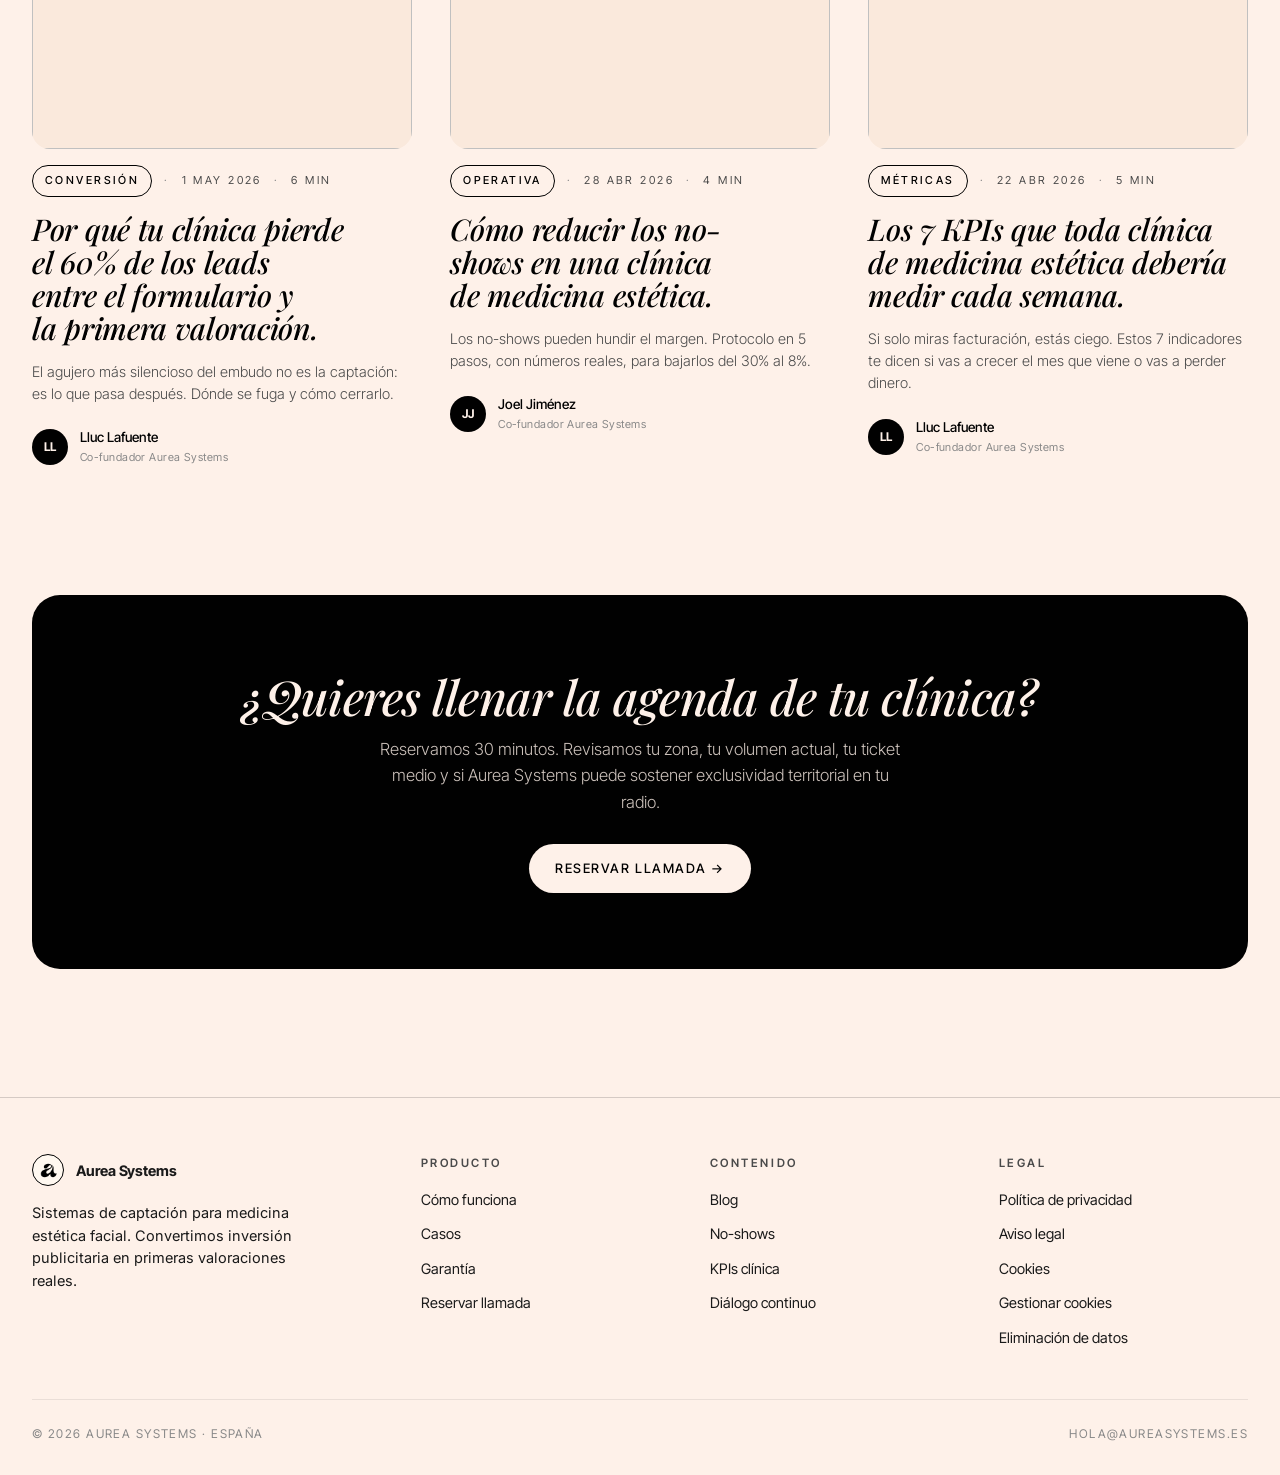
==== commit a2c14198: "feat(consent): enlace "Gestionar cookies" en el footer Cualquier <a> con data-cookies-revisit (o hre" ====
--- a/blog/index.html
+++ b/blog/index.html
@@ -360,6 +360,7 @@
         <li><a href="/politica-de-privacidad/">Política de privacidad</a></li>
         <li><a href="/politica-de-privacidad/#aviso-legal">Aviso legal</a></li>
         <li><a href="/politica-de-privacidad/#cookies">Cookies</a></li>
+        <li><a href="#cookies-settings" data-cookies-revisit>Gestionar cookies</a></li>
         <li><a href="/eliminacion-de-datos/">Eliminación de datos</a></li>
       </ul>
     </div>
--- a/assets/consent.css
+++ b/assets/consent.css
@@ -43,8 +43,11 @@
 .aurea-consent__text {
   margin: 0;
   font-size: 13.5px;
-  line-height: 1.5;
+  line-height: 1.55;
   color: #1a1a1a;
+}
+.aurea-consent__text + .aurea-consent__text {
+  margin-top: 8px;
 }
 .aurea-consent__text a {
   color: #010101;
